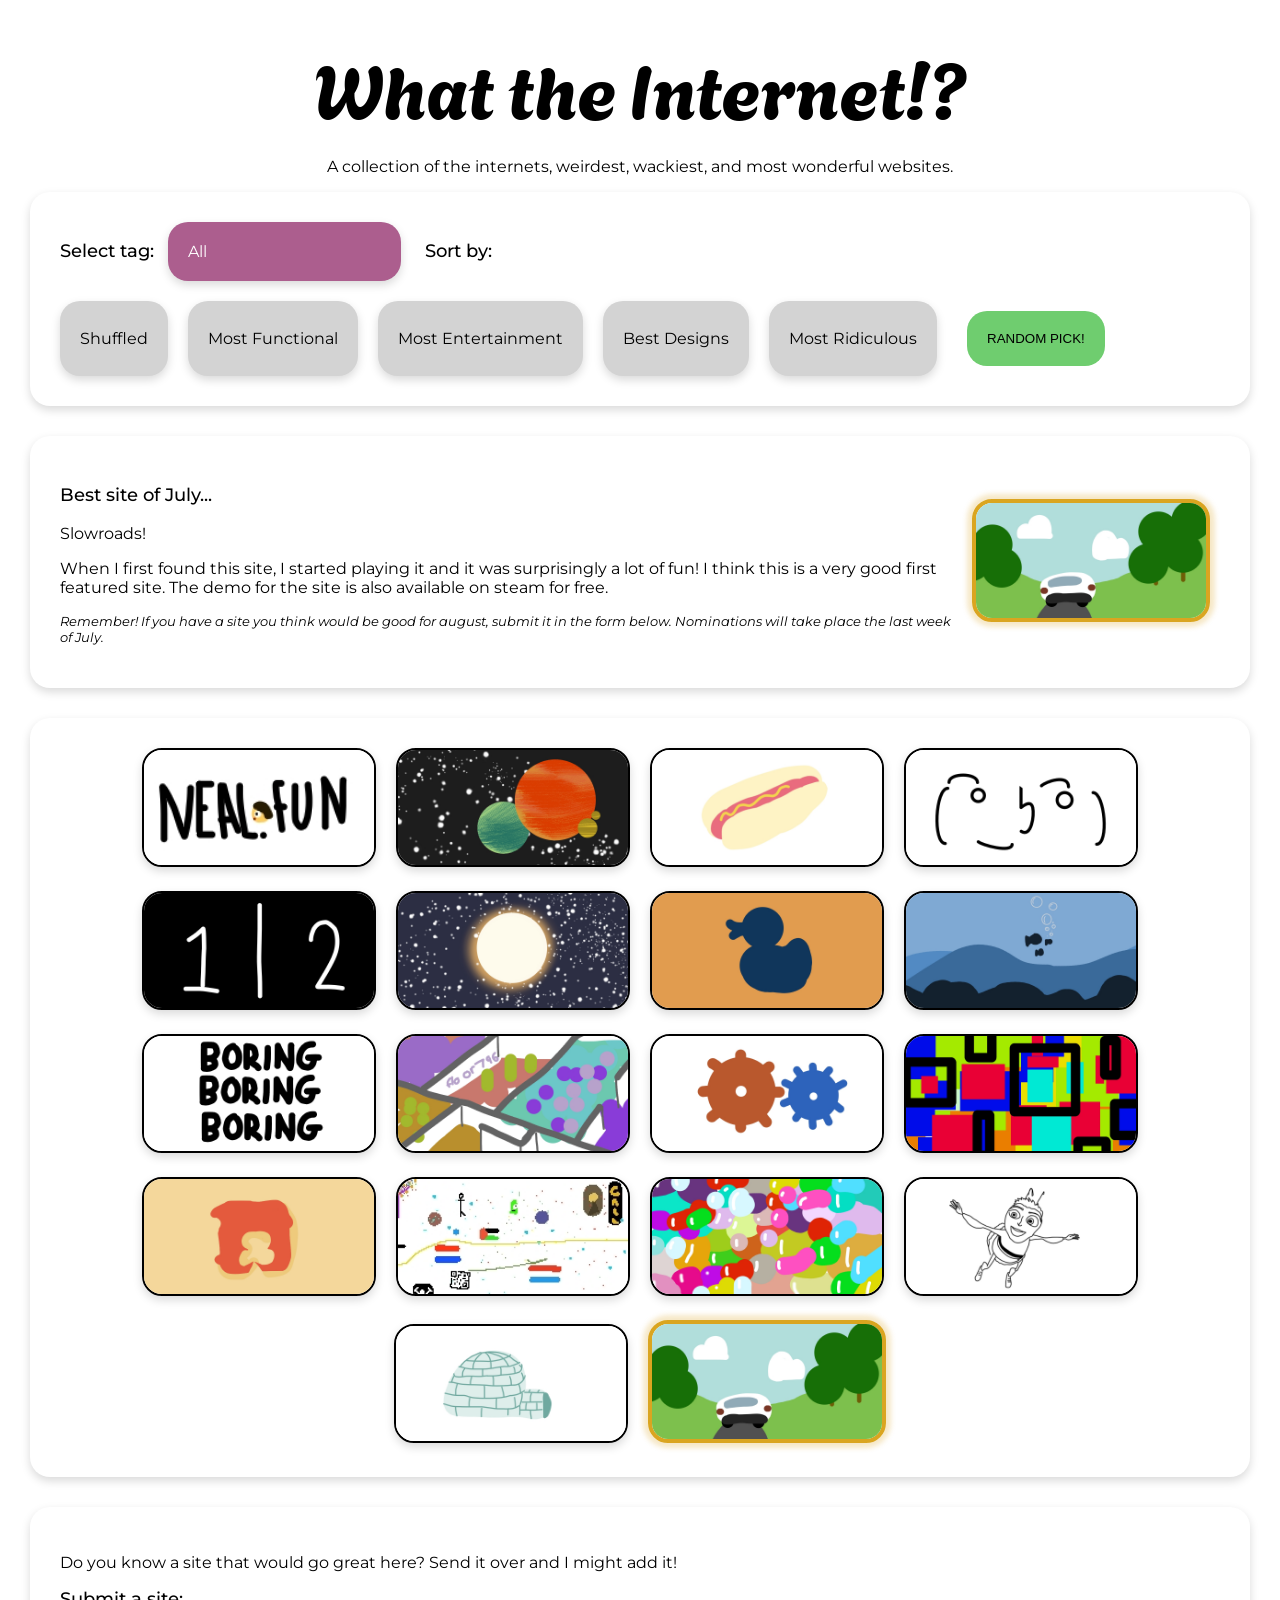
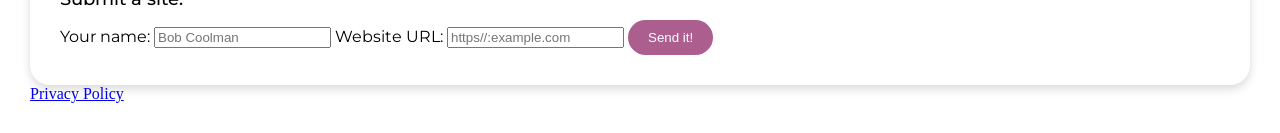
==== index.html @ c1e91260 "Update index.html" ====
<!DOCTYPE html>
<html lang="en">
<head>
  <meta name="application-name" content="What the Internet!?">
  <meta name="google-site-verification" content="xIJvyCinccpT-JyWXJpyHIjzCegk_Mh9BdootaI_WNM" />
  <meta charset="UTF-8">
  <meta name="viewport" content="width=device-width, initial-scale=1.0">
  <meta name="description" content="A large collection of the weirdest, funniest, craziest, most interactive websites out there. Explore to see unique web games, beautiful designs, and all the crazy things on the internet.">
  <meta name="keywords" content="fun websites, weird websites, interactive websites, internet gems, viral websites, web games, creative websites, cool websites, online experiments">
  <title>Curated Weird & Interactive Websites | What the Internet!?</title>
  <link rel="stylesheet" href="stylesheet.css">
  <link rel="preconnect" href="https://fonts.googleapis.com">
  <link rel="preconnect" href="https://fonts.gstatic.com" crossorigin>
  <link href="https://fonts.googleapis.com/css2?family=Agbalumo&family=Montserrat:ital,wght@0,100..900;1,100..900&display=swap" rel="stylesheet">
  <meta property="og:type" content="website">
  <meta property="og:url" content="https://wise-beetle.github.io/what-the-internet/">
  <meta property="og:image" content="preview.png">
  <script defer src="https://cloud.umami.is/script.js" data-website-id="09bf31dd-2a19-4831-9b01-c5c25bb4469e"></script>
  <script type="application/ld+json">
  {
  "@context": "https://schema.org",
  "@type": "WebSite",
  "name": "What the Internet!?",
  "url": "https://wise-beetle.github.io/what-the-internet/"
  }
  </script>
  <link rel="canonical" href="https://wise-beetle.github.io/what-the-internet/">
</head>
<body id="body">


    <div id="hide" onclick="closeModal()">
    </div>
    <h1 id="name">What the Internet!?</h1>
    <p id="hero">A collection of the internets, weirdest, wackiest, and most wonderful websites.</p>
    <div id="filterMenu">
      <h5 id="selectTagText">Select tag:</h5>
      <select name="Tags" id="tagDropdown">
        <option value="All" select>All</option>
      </select>
      <h5 id="selectTagText">Sort by:</h5>
      <div id="sortByTags">
        <button class="sort" id="shuffleSort" onclick="sortWebsites('Shuffle')" >Shuffled</button>
        <button class="sort" id="functionSort" onclick="sortWebsites('Function')">Most Functional</button>
        <button class="sort" id="entertainmentSort" onclick="sortWebsites('Entertainment')">Most Entertainment</button>
        <button class="sort" id="designSort" onclick="sortWebsites('Design')">Best Designs</button>
        <button class="sort" id="ridiculousnessSort" onclick="sortWebsites('Ridiculous')">Most Ridiculous</button>
        <button id="random" onclick="openRandom()">RANDOM PICK!</button>
      </div>
    </div>
    <div id="featuredSite">
      <div>
        <h3>Best site of July...</h3>
        <p>Slowroads!</p>
        <p>When I first found this site, I started playing it and it was surprisingly a lot of fun! I think this is a very good first featured site. The demo for the site is also available on steam for free.</p>
        <p style="font-size: smaller;"><i>Remember! If you have a site you think would be good for august, submit it in the form below. Nominations will take place the last week of July.</i></p>
      </div>
      <div id="featuredSiteLink">
      </div>


    </div>
    <div id="gallery">
    </div>
    <div id="lightbox">
        <div id="photo">
        </div>
        <h2 id="title" >Title</h2>
        <p id="description" >Description</p>
        <button id="visit">Visit site</button>
        <div id="ratingMenu">
          <h4><span id="rating">0.0</span>/10</h4>
          <ul>
            <li class="ratingblock" id="li1"></li>
            <li class="ratingblock" id="li2"></li>
            <li class="ratingblock" id="li3"></li>
            <li class="ratingblock" id="li4"></li>
            <li class="ratingblock" id="li5"></li>
            <li class="ratingblock" id="li6"></li>
            <li class="ratingblock" id="li7"></li>
            <li class="ratingblock" id="li8"></li>
            <li class="ratingblock" id="li9"></li>
            <li class="ratingblock" id="li10"></li>
          </ul>
          <div id="subratings">
            <div class="subratingBlocks">
              <h5>Function: <br><span id="function">0.0</span>/10</h5>
            </div>
            <div class="subratingBlocks">
              <h5>Entertainment: <br><span id="entertainment">0.0</span>/10</h5>
            </div>
            <div class="subratingBlocks">
              <h5>Design: <br><span id="design">0.0</span>/10</h5>
            </div>
            <div class="subratingBlocks">
              <h5>Ridiculousness: <br><span id="ridiculousness">0.0</span>/10</h5>
            </div>
          </div>
        </div>
        <div id="tagChipsHolder">

        </div>
      <p id="close" onclick="closeModal()">&times;</p>
    </div>

  <form method="POST" id="form">
    <div class="contact-intro">
      <p class="contact-description">
        Do you know a site that would go great here? Send it over and I might add it!
      </p>
      <h5 class="contact-title">Submit a site:</h5>
    </div>

    <input type="hidden" name="access_key" value="068979ef-b02e-4ca0-b72b-ab46307b77fb">
    <input type="hidden" name="subject" value="New Contact Form Submission from Web3Forms" />
    <input type="hidden" name="from_name" value="WhatTheInternetSubmissions" />

    <!-- Custom Form Data -->
    <label for="name" class="form-label">Your name:</label>
    <input type="text" name="name" placeholder="Bob Coolman" required>

    <label for="message" class="form-label">Website URL:</label>
    <input name="message" required placeholder="https//:example.com"></textarea>


    <button type="submit" id="sendButton">Send it!</button>

    <div id="result"></div>
  </form>

  <!--<a href="https://www.buymeacoffee.com/whattheinternet"><img src="https://img.buymeacoffee.com/button-api/?text=Buy me a coffee&emoji=&slug=whattheinternet&button_colour=FFDD00&font_colour=000000&font_family=Cookie&outline_colour=000000&coffee_colour=ffffff" /></a>--> 
  <a href="privacy.html">Privacy Policy</a>
</body>
</html>

<script>

let currentSortMethod = "Shuffle";

//copied code, dont understand it, dont mess with it...
function shuffle(arr) {
  const result = [...arr];
  for (let i = result.length - 1; i > 0; i--) {
    const j = Math.floor(Math.random() * (i + 1));
    [result[i], result[j]] = [result[j], result[i]]; // Swap elements
  }
  return result;
}

window.onload = function() {
    // Reset the form fields when the page loads
    document.getElementById("form").reset();
};

const form = document.getElementById('form');
const result = document.getElementById('result');

form.addEventListener('submit', function(e) {
  e.preventDefault();
  const formData = new FormData(form);
  const object = Object.fromEntries(formData);
  const json = JSON.stringify(object);
  result.innerHTML = "Please wait..."

    fetch('https://api.web3forms.com/submit', {
            method: 'POST',
            headers: {
                'Content-Type': 'application/json',
                'Accept': 'application/json'
            },
            body: json
        })
        .then(async (response) => {
            let json = await response.json();
            if (response.status == 200) {
                result.innerHTML = json.message;
            } else {
                console.log(response);
                result.innerHTML = json.message;
            }
        })
        .catch(error => {
            console.log(error);
            result.innerHTML = "Something went wrong!";
        })
        .then(function() {
            form.reset();
            setTimeout(() => {
                result.style.display = "none";
            }, 3000);
        });


});

//end of copied code. phew... thats confusing

let allWebsites = [
  {
    thumbnail: "Neal.jpg",
    name: "Neal.fun",
    description: "A collection of games designed by neal agarwal",
    function: 5,
    entertainment: 10,
    design: 10,
    ridiculousness: 9,
    url: "https://neal.fun",
    tags: ["Multi-game", "viral"],
    screenshots: ["neal1.png", "neal2.png", "neal3.png", "neal4.png", "neal5.png"],
    hash: "neal-fun",
    featured: false
  },
  {
    thumbnail: "Scale Of Universe.jpg",
    name: "The Scale of the Universe",
    description: "A brilliantly designed comparison of the objects in our universe",
    function: 10,
    entertainment: 9,
    design: 5,
    ridiculousness: 4,
    url: "https://scaleofuniverse.com/en",
    tags: ["Educational", "comparison"],
    screenshots: ["Screenshots/Scale/1.png", "Screenshots/Scale/2.png", "Screenshots/Scale/3.png"],
    hash: "the-scale-of-the-universe",
    featured: false
  },
  {
    thumbnail: "hot dog.jpg",
    name: "PICTUREOFHOTDOG.COM",
    description: "Literally exactly what you would think.",
    function: 1,
    entertainment: 6,
    design: 6,
    ridiculousness: 10,
    url: "https://www.pictureofhotdog.com",
    tags: ["Complete waste of time", "Funny"],
    screenshots: ["Screenshots/Hot Dog/1.png", "Screenshots/Hot Dog/2.png", "Screenshots/Hot Dog/3.png", "Screenshots/Hot Dog/4.png"],
    hash: "pictureofhotdog",
    featured: false
  },
  {
    thumbnail: "Emoticons.jpg",
    name: "Emoticon Hub",
    description: "All the emoticons you could ever wish for",
    function: 9,
    entertainment: 6,
    design: 9,
    ridiculousness: 5,
    url: "https://emoticonhub.com",
    tags: ["Copy & Paste", "Emoji's"],
    screenshots: ["Screenshots/Emoticon/1.png", "Screenshots/Emoticon/2.png", "Screenshots/Emoticon/3.png"],
    hash: "emoticon-hub",
    featured: false
  },
  {
    thumbnail: "scoreboard.jpg",
    name: "Scoreboardz",
    description: "A minimalistic way to keep score",
    function: 10,
    entertainment: 4,
    design: 10,
    ridiculousness: 3,
    url: "https://scoreboardz.com",
    tags: ["Score", "Functional", "Tally"],
    screenshots: ["Screenshots/Scoreboard/1.png", "Screenshots/Scoreboard/2.png", "Screenshots/scoreboard/3.png", "Screenshots/scoreboard/4.png"],
    hash: "scoreboardz",
    featured: false
  },
  {
    thumbnail: "pixel.jpg",
    name: "Pixel Thoughts",
    description: "A short custom meditation, that helps relive stress",
    function: 10,
    entertainment: 5,
    design: 10,
    ridiculousness: 1,
    url: "https://www.pixelthoughts.co",
    tags: ["Stress", "Mental Health", "Music", "Relax"],
    screenshots: ["Screenshots/pixel/1.png", "Screenshots/pixel/2.png", "Screenshots/pixel/3.png", "Screenshots/pixel/4.png", "Screenshots/pixel/5.png", "Screenshots/pixel/6.png"],
    hash: "pixel-thoughts",
    featured: false
  },
  {
    thumbnail: "optical.jpg",
    name: "Optical Toys",
    description: "A collection of the crziest optical illusions you can find.",
    function: 4,
    entertainment: 10,
    design: 9,
    ridiculousness: 6,
    url: "https://optical.toys",
    tags: ["Illusion", "Mind-game", "Crazy", "Puzzle"],
    screenshots: ["Screenshots/optical/1.png", "Screenshots/optical/2.png", "Screenshots/optical/3.png"],
    hash: "optical-toys",
    featured: false
  },
  {
    thumbnail: "ocean.jpg",
    name: "Oceean Image Bank",
    description: "A beautiful library of underwater photography",
    function: 5,
    entertainment: 7,
    design: 10,
    ridiculousness: 1,
    url: "https://oceanimagebank.theoceanagency.org",
    tags: ["Beautiful", "Educational", "Gallery", "Art"],
    screenshots: ["Screenshots/ocean/1.png", "Screenshots/ocean/2.png", "Screenshots/ocean/3.png"],
    hash: "ocean-image-bank",
    featured: false
  },
  {
    thumbnail: "broing.jpg",
    name: "Boring boring boring",
    description: "Just the word boring scrolling down the screen.",
    function: 1,
    entertainment: 5,
    design: 5,
    ridiculousness: 10,
    url: "https://boringboringboring.com",
    tags: ["Complete waste of time", "Funny", "Simple"],
    screenshots: ["Screenshots/boring/1.png"],
    hash: "boring-boring-boring",
    featured: false
  },
  {
    thumbnail: "floor.jpg",
    name: "Floor796",
    description: "A scrollable canvas of many animated illustrations interacting.",
    function: 4,
    entertainment: 8,
    design: 9,
    ridiculousness: 8,
    url: "https://boringboringboring.com",
    tags: ["Complete waste of time", "Funny", "Simple", "Art"],
    screenshots: ["Screenshots/Floor/1.png", "Screenshots/Floor/2.png", "Screenshots/Floor/3.png"],
    hash: "floor796",
    featured: false
  },
  {
    thumbnail: "chad.jpg",
    name: "Bartosz Ciechanowski",
    description: "A intricately designed site that explains complex topics using interactive diagrams and models.",
    function: 10,
    entertainment: 7,
    design: 9,
    ridiculousness: 4,
    url: "https://ciechanow.ski/archives/",
    tags: ["Educational", "Functional", "Simple"],
    screenshots: ["Screenshots/Bart/1.png", "Screenshots/Bart/2.png", "Screenshots/Bart/3.png", "Screenshots/Bart/4.png"],
    hash: "bartosz-ciechanowski",
    featured: false
  },
  {
    thumbnail: "million.jpg",
    name: "Million Dollar Homepage",
    description: "A place where you could buy one pixel of a homepage for $1. (now sold out)",
    function: 2,
    entertainment: 5,
    design: 3,
    ridiculousness: 9,
    url: "https://milliondollarhomepage.com",
    tags: ["Funny", "Gallery"],
    screenshots: ["Screenshots/Million/1.png", "Screenshots/Million/2.png"],
    hash: "million-dollar-homepage",
    featured: false
  },
  {
    thumbnail: "horg.jpg",
    name: "H.O.R.G.",
    description: "An introduction into the fasinating study of occlupanids and all of their counter parts.",
    function: 4,
    entertainment: 9,
    design: 6,
    ridiculousness: 10,
    url: "https://www.horg.com/horg/",
    tags: ["Funny", "Educational", "Simple", "Complete waste of time"],
    screenshots: ["Screenshots/HORG/1.png", "Screenshots/HORG/2.png", "Screenshots/HORG/3.png", "Screenshots/HORG/4.png"],
    hash: "horg",
    featured: false
  },
  {
    thumbnail: "million dollar art.jpg",
    name: "The Million Dollar Artwork",
    description: "You pay $1 to put a pixel on a canvas of one million pixels",
    function: 3,
    entertainment: 10,
    design: 8,
    ridiculousness: 9,
    url: "https://themilliondollardrawing.com",
    tags: ["Art", "Viral"],
    screenshots: ["Screenshots/The Million Dollar Artwork/1.png", "Screenshots/The Million Dollar Artwork/2.png", "Screenshots/The Million Dollar Artwork/3.png"],
    hash: "million-dollar-artwork",
    featured: false
  },
  {
    thumbnail: "nico.jpg",
    name: "Nicopowa",
    description: "A fluid simulation that cretes ripples in a pool of water when you click.",
    function: 4,
    entertainment: 6,
    design: 10,
    ridiculousness: 5,
    url: "https://nicopowa.github.io/ripples3/",
    tags: ["Beautiful", "Relax"],
    screenshots: ["Screenshots/Nicopowa/1.png", "Screenshots/Nicopowa/2.png"],
    hash: "nicopowa",
    featured: false
  },
  {
    thumbnail: "The free movie.jpg",
    name: "The FREE Movie",
    description: "The finished result of 1000's of people drawing a movie one frame at a time.",
    function: 4,
    entertainment: 9,
    design: 5,
    ridiculousness: 9,
    url: "https://thefreemovie.buzz",
    tags: ["Funny", "Art"],
    screenshots: ["Screenshots/The Free Movie/1.png", "Screenshots/The Free Movie/2.png", "Screenshots/The Free Movie/3.png"],
    hash: "the-free-movie",
    featured: false
  },
  {
    thumbnail: "igloo.jpg",
    name: "IGLOO",
    description: "A very over the top buisness portfolio.",
    function: 6,
    entertainment: 7,
    design: 10,
    ridiculousness: 5,
    url: "https://www.igloo.inc",
    tags: ["Beautiful", "Art", "Gallery"],
    screenshots: ["Screenshots/Igloo/1.png", "Screenshots/Igloo/2.png", "Screenshots/Igloo/3.png"],
    hash: "igloo ",
    featured: false
  },
  {
    thumbnail: "slowroads.jpg",
    name: "Slow Roads",
    description: "A beautifully designed driving simulator that you can play right in your browser",
    function: 6,
    entertainment: 10,
    design: 8,
    ridiculousness: 5,
    url: "https://www.igloo.inc",
    tags: ["Beautiful", "Art", "Gallery"],
    screenshots: ["Screenshots/Slow Roads/1.png", "Screenshots/Slow Roads/2.png", "Screenshots/Slow Roads/3.png", "Screenshots/Slow Roads/4.png"],
    hash: "slow-roads",
    featured: true
  }
]

function drawTagChips(selcetedSite){

  const tagChipsHolder = document.getElementById("tagChipsHolder");
  tagChipsHolder.replaceChildren();
  for (let i = 0; i < selcetedSite.tags.length; i++){
    const newTag = document.createElement("p");
    newTag.textContent = selcetedSite.tags[i];
    newTag.className = "tagChip"
    tagChipsHolder.append(newTag)
  }
  
}

function drawFeaturedSite (featuredSite)
{
  document.getElementById("featuredSiteLink").replaceChildren();  
  const thumbnail = document.createElement('img');
  const galleryDiv = document.getElementById("featuredSiteLink");
  
  galleryDiv.appendChild(thumbnail);
  function clickedThumbnail() {
    renderCard(displayGallery[featuredSite])
  }
  thumbnail.addEventListener('click', clickedThumbnail);

  thumbnail.src = displayGallery[featuredSite].thumbnail;
  thumbnail.alt = displayGallery[featuredSite].name;
  thumbnail.className = "featuredLink"; 

}

let displayGallery = [];


function getOverallRating(whatSite){
  const overallRating = Math.round((whatSite.function + whatSite.entertainment + whatSite.design + whatSite.ridiculousness)/4)
  return overallRating;
}


for (let i=0; i < allWebsites.length; i++){
  displayGallery.push(allWebsites[i])
}
// let allWebsites = [nealFun, scaleOfSpace, hotDog, emoticon, scoreboard, pixelThoughts, optical]

let unflatTags = [];

function renderTagDropdown(){
  unflatTags = [];
  for (let i = 0; i < allWebsites.length; i++){
    unflatTags.push(allWebsites[i].tags)
  }
  const tags = [...new Set(unflatTags.flat())]
  const dropdown = document.getElementById("tagDropdown");

  for (let i = 0; i < tags.length; i++){
    const newTag = new Option(tags[i]);
    dropdown.add(newTag);
  }
}
renderTagDropdown();

function checkTags(){
  displayGallery = [];
  renderThumbnails();
  let tagDropdown = document.getElementById("tagDropdown");
  const selectedTag = tagDropdown.value;
  for (let i=0; i < allWebsites.length; i++){
    if (allWebsites[i].tags.includes(selectedTag)){
      displayGallery.push(allWebsites[i])
    }
    if (selectedTag == "All"){
      displayGallery.push(allWebsites[i])
    }
  }
  renderThumbnails();
  sortWebsites(currentSortMethod)
}

const tagSelectMenu = document.getElementById("tagDropdown")

tagSelectMenu.addEventListener("change", checkTags)




// Open the Modal
let index = 0;

function renderCard(site) {
  for (let i = 0; i < site.screenshots.length; i++){
    const slideshow = document.getElementById('photo');
    const screenshot = document.createElement('img');
    slideshow.appendChild(screenshot);
    screenshot.className = "screenshot";
    document.getElementsByClassName("screenshot").item(i).src = ""
    document.getElementsByClassName("screenshot").item(i).src= site.screenshots[i];
  } 
  document.getElementById("lightbox").style.display = "block";

  document.getElementById("hide").style.display = "block";
  document.getElementById("title").innerHTML = site.name;
  document.getElementById("description").innerHTML = site.description;
  document.getElementById("function").innerHTML = site.function;
  document.getElementById("entertainment").innerHTML = site.entertainment;
  document.getElementById("design").innerHTML = site.design;
  document.getElementById("ridiculousness").innerHTML = site.ridiculousness;
  document.getElementById("rating").innerHTML = getOverallRating(site);
  history.replaceState(null, "", "#" + site.hash);
  document.getElementById('visit').onclick = function() {
    window.open(site.url, "_blank")
  }
  drawScore(getOverallRating(site));
  drawTagChips(site)

}
function drawScore (score){

  let listItems = [
    document.getElementById("li1"),
    document.getElementById("li2"),
    document.getElementById("li3"),
    document.getElementById("li4"),
    document.getElementById("li5"),
    document.getElementById("li6"),
    document.getElementById("li7"),
    document.getElementById("li8"),
    document.getElementById("li9"),
    document.getElementById("li10")
  ]
  for (let i= 0; i < listItems.length; i++){
    listItems[i].style.backgroundColor = "lightgrey"
  }
  for (let i = 0; i < score; i++){
    listItems[i].style.backgroundColor = "rgb(111, 205, 111)";
  }

}


function renderThumbnails() {
  drawFeaturedSite(displayGallery.findIndex(user => user.name === "Slow Roads"))
  document.getElementById("gallery").replaceChildren();
  for (let i = 0; i < displayGallery.length; i++) {
    

    const thumbnail = document.createElement('img');
    const galleryDiv = document.getElementById("gallery");
    
    galleryDiv.appendChild(thumbnail);
    function clickedThumbnail() {
      renderCard(displayGallery[i])
    }
    thumbnail.addEventListener('click', clickedThumbnail);

    thumbnail.src = displayGallery[i].thumbnail;
    thumbnail.alt = displayGallery[i].name;

    if(displayGallery[i].featured)
    {
      thumbnail.className = "featuredLink";
    } else{
      thumbnail.className = "link"; 
    }
  }
}

function openRandom(){
  let arrayLength = displayGallery.length;
  let randomIndex = Math.floor(Math.random() * arrayLength);
  renderCard(displayGallery[randomIndex]);
}

renderThumbnails();

// Close the Modal
function closeModal() {
  document.getElementById("lightbox").scrollTo(0,0);
  document.getElementById("photo").scrollTo(0,0);
  document.getElementById("lightbox").style.display = "none";
  document.getElementById("hide").style.display = "none";
  window.location.hash = ""
  const gallery = document.getElementById("photo");
  gallery.replaceChildren();


}

function sortWebsites(sortMethod) {
  if (sortMethod == "Shuffle") {
    console.log(shuffle(displayGallery))
    displayGallery = shuffle(displayGallery);
    renderThumbnails();
    currentSortMethod = "Shuffle";
    let sortButtons = document.getElementsByClassName("sort");
    for (let i = 0; i < sortButtons.length; i++) {
      sortButtons[i].style.backgroundColor = "lightgrey"
      sortButtons[i].style.color = "black"
    }
    document.getElementById("shuffleSort").style.backgroundColor = "rgb(172, 94, 142)"
    document.getElementById("shuffleSort").style.color = "white";
  }
  if (sortMethod == "Function"){
    displayGallery.sort((a, b) => b.function - a.function);
    renderThumbnails();
    currentSortMethod = "Function";
    let sortButtons = document.getElementsByClassName("sort");
    for (let i = 0; i < sortButtons.length; i++) {
      sortButtons[i].style.backgroundColor = "lightgrey"
      sortButtons[i].style.color = "black"
    }
    document.getElementById("functionSort").style.backgroundColor = "rgb(172, 94, 142)"
    document.getElementById("functionSort").style.color = "white";
  }
  if (sortMethod == "Entertainment") {
    displayGallery.sort((a, b) => b.entertainment - a.entertainment);
    renderThumbnails();
    currentSortMethod = "Entertainment";

    let sortButtons = document.getElementsByClassName("sort");
    for (let i = 0; i < sortButtons.length; i++) {
      sortButtons[i].style.backgroundColor = "lightgrey"
      sortButtons[i].style.color = "black"
    }
    document.getElementById("entertainmentSort").style.backgroundColor = "rgb(172, 94, 142)"
    document.getElementById("entertainmentSort").style.color = "white";
  }
  if (sortMethod == "Design") {
    displayGallery.sort((a, b) => b.design - a.design);
    renderThumbnails();
    currentSortMethod = "Design";
    let sortButtons = document.getElementsByClassName("sort");
    for (let i = 0; i < sortButtons.length; i++) {
      sortButtons[i].style.backgroundColor = "lightgrey"
      sortButtons[i].style.color = "black"      
    }
    document.getElementById("designSort").style.backgroundColor = "rgb(172, 94, 142)"
    document.getElementById("designSort").style.color = "white";
  }
  if (sortMethod == "Ridiculous") {
    displayGallery.sort((a, b) => b.ridiculousness - a.ridiculousness);
    renderThumbnails();
    currentSortMethod = "Ridiculous";
    let sortButtons = document.getElementsByClassName("sort");
    for (let i = 0; i < sortButtons.length; i++) {
      sortButtons[i].style.backgroundColor = "lightgrey"
      sortButtons[i].style.color = "black"      
    }
    document.getElementById("ridiculousnessSort").style.backgroundColor = "rgb(172, 94, 142)";
    document.getElementById("ridiculousnessSort").style.color = "white";
    
  }
}

window.addEventListener("load", handleRoute);
window.addEventListener("hashchange", handleRoute);

function handleRoute() {
  const hash = window.location.hash.replace("#", "");

  const site = allWebsites.find(s => s.hash === hash);

  if (site) {
    renderCard(site);
  }
}
</script>
---- stylesheet.css ----
#lightbox {
    position: fixed;
    top: 50%;
    left: 50%;
    transform: translate(-50%, -50%);
    background-color: white;
    width: 60%;
    height: 80%;
    padding: 20px;

    display: none;
    z-index: 2;
    overflow-x: hidden;
    overflow-y: auto;

    border-radius: 20px;

}
#lightbox * {
  box-sizing: border-box; /* Includes padding/borders in the element's width */
  max-width: 100%;        /* Forces elements to shrink to fit the lightbox */
}

#hide{
    position: fixed;
    width: 100vw;
    height: 100vh;
    background-color: black;

    opacity: .2;
    z-index: 1;
    display: none;
    inset: 0;
    backdrop-filter: blur(5px);
}
body{
    margin: 0;
    padding: 30px;
}
.link{
    width: 230px;
    height: 115px;
    border-radius: 20px;
    border: 2px solid black;
    cursor: pointer;
    margin: 10px;
    box-shadow: 0px 4px 10px rgba(0, 0, 0, 0.15);
  transition: transform 0.2s ease, box-shadow 0.2s ease;

}
.link:hover{
    box-shadow: 0px 4px 10px rgba(0, 0, 0, 0.15);
    transform: translate(4px, 4px);
}
.cartoon-button:active {
  transform: translate(8px, 8px);
    box-shadow: 0px 4px 10px rgba(0, 0, 0, 0.15);
}
#photo{

    width: 100%;
    height: 40%;
    background-color: lightgrey;
    overflow-x: auto;
    white-space: nowrap;
    padding: 20px;
    border-radius: 20px;
}
.screenshot{
    box-shadow: 0px 4px 10px rgba(0, 0, 0, 0.15);
    margin: 10px;

    top: 50%;
    bottom: 50%;
    height: 90%;
    object-fit: contain;
    display: inline-block;
    border-radius: 20px;
}
#close{
    margin-top: 5px;
    margin-right: 30px;
    position: absolute;
    top: 0;
    right: 0;
    background-color: palevioletred;

    border: 2px solid rgb(40, 21, 27);

    border-radius: 50px;
    padding-top: 5px;
    padding-left: 10px;
    padding-right: 10px;
    padding-bottom: 5px;

    color: rgb(40, 21, 27);
    cursor: pointer;

}
#title{
    margin: 20px;
    margin-left: 40px;
}
#description{
    margin-left: 40px;

}
#visit{
    position: absolute;
    cursor: pointer;
    background-color: rgb(172, 94, 142);
    width: 150px;
    height: 80px;
    color: white;
    text-decoration: none;
    border: none;
    border-radius: 20px;
    top: 50%;
    bottom: 50%;
    right: 35px;
    transition: background-color 0.2s ease;
    font-family: "Montserrat", sans-serif;
    font-optical-sizing: auto;
    font-weight: 400;
    font-style: normal;
    font-size: large;
}
#visit:hover{
    background-color: rgb(128, 70, 106);
}
#ratingMenu {
    width: auto;
    padding: 20px;
    height: auto;
    border-radius: 20px;
    box-shadow: 0px 4px 10px rgba(0, 0, 0, 0.15);
    margin-top: 0px;
    margin-bottom: 0px;
    margin-left: 20px;
    margin-right: 20px;
}
h1{
    font-family: "Agbalumo", system-ui;
    font-weight: 400;
    font-style: normal;
    font-size: 75px; 
}
h2{
    font-family: "Agbalumo", system-ui;
    font-weight: 400;
    font-style: normal;
    font-size: 60px;
}
#name{
    width: auto;
    margin: 0 auto;
    text-align: center;
}

#gallery{
    background-color: white;
    padding: 20px;
    border-radius: 20px;
    box-shadow: 0px 4px 10px rgba(0, 0, 0, 0.15);
    text-align: center;
}

p{
    font-family: "Montserrat", sans-serif;
    font-optical-sizing: auto;
    font-weight: 400;
    font-style: normal;
}
.ratingblock{
    width: 300px;
    height: 20px;
    background-color: lightgray;
    border-radius: 20px;
    display: grid;
    justify-content: center;
    align-items: center;

}
ul{
    width: 90%;
    list-style-type: none;
    padding: 0;
    margin: 0 auto;
    display: flex;
    gap: 5px;
}
h4{
    font-family: "Montserrat", sans-serif;
    font-optical-sizing: auto;
    font-weight: 700;
    font-style: normal;
    font-size: larger;
    width: 40px;
    margin: 0 auto;
    margin-bottom: 20px;


}
h5 {
    font-family: "Montserrat", sans-serif;
    font-optical-sizing: auto;
    font-weight: 500;
    font-style: normal;
    font-size: large;
}
#subratings{
    text-align: center;
    width: 100%;
    align-items: center;
}
.subratingBlocks{
    
    background-color: rgba(211, 211, 211, 0.497);
    width: 350px;
    padding: 20px;
    display: inline-flex;
    height: 100px;
    margin: 0;
    margin-top: 20px;
    margin-right: 10px;
    border-radius: 20px;
    align-items: center;
    justify-content: center;
}
.tagChip{
    background-color: rgb(172, 94, 142);
    width: auto;
    padding: 20px;
    border-radius: 20px;
    display: inline-block;
    margin-left: 20px;
    color: white;
}
#tagDropdown{
    padding: 20px;
    margin: 10px;
    background-color: rgb(172, 94, 142);
    color: white;
    border-radius: 20px;
    font-family: "Montserrat", sans-serif;
    font-optical-sizing: auto;
    font-weight: 400;
    font-style: normal;
    font-size: medium;
    -webkit-appearance: none;
    -moz-appearance: none;
    appearance: none;
    border: none;
    box-shadow: 0px 4px 10px rgba(0, 0, 0, 0.15);
    cursor: pointer;
    
}
#filterMenu{
    background-color: white;
    padding: 20px;
    border-radius: 20px;
    box-shadow: 0px 4px 10px rgba(0, 0, 0, 0.15);
    margin-bottom: 20px;
}
#selectTagText{
    margin: 0;
    margin-left: 10px;
    padding: 0;
    display: inline;
}
#sortByTags{
    display: inline-flex;

}
.sort{
    display: inline-block;
    width: auto;

    padding: 20px;

    padding: 20px;
    margin: 10px;
    background-color: lightgray;
    color: black;
    font-family: "Montserrat", sans-serif;
    font-optical-sizing: auto;
    font-weight: 400;
    font-style: normal;
    font-size: medium;
    border: none;
    border-radius: 20px;
    box-shadow: 0px 4px 10px rgba(0, 0, 0, 0.15);
    cursor: pointer;
}
#random{
    border-radius: 20px;
    margin: 20px;
    border: none;
    background-color: rgb(111, 205, 111);
    padding: 20px;
    cursor: pointer;
}
#random:hover{
    background-color: rgb(89, 165, 89);
}
#hero{
    text-align: center;
}
#form{
    display: flexbox;
    margin-top: 30px;
    background-color: white;
    padding: 30px;
    border-radius: 20px;
    box-shadow: 0px 4px 10px rgba(0, 0, 0, 0.15);
}
.contact-title{
    margin-top: 10px;
    margin-bottom: 10px;
}
.form-label{
    display: inline;
    font-family: "Montserrat", sans-serif;
    font-optical-sizing: auto;
    font-weight: 400;
    font-style: normal;
    font-size: medium;
}
#sendButton{
    background-color: rgb(172, 94, 142);
    border: none;
    border-radius: 20px;
    color: white;
    padding: 10px 20px;
}
#sendButton:hover{
    background-color: rgb(128, 70, 106);
}
#featuredSite{
    display: flexbox;
    margin-top: 30px;
    margin-bottom: 30px;
    background-color: white;
    padding: 30px;
    border-radius: 20px;
    box-shadow: 0px 4px 10px rgba(0, 0, 0, 0.15);

}

@media (max-width: 1000px) {
    h1 {font-size: xx-large;}
    #sortByTags {
        display: flex;         /* Switches container from horizontal to flex layout */
        flex-direction: column; /* Force-stacks all child buttons vertically */
        gap: 10px;             /* Adds clean, reliable mobile spacing between buttons */
    }
    
    .sort {
        width: 100%;           /* Stretches the buttons to fill the mobile width */
        margin: 0;             /* Resets old desktop margins that might skew alignment */
    }
    #visit {
        position: static;
        display: block;
        width: 100%;
        padding: 20px;
        margin: 20px 0;
        box-sizing: border-box;
    }
    #title{
        font-size: large;
        text-align: center;
    }

}
.featuredLink{
    width: 230px;
    height: 115px;
    border-radius: 20px;
    border: 4px solid goldenrod;
    cursor: pointer;
    margin: 10px;
    box-shadow: 0px 0 5px 5px rgba(218, 165, 32, 0.25);
    transition: transform 0.2s ease, box-shadow 0.2s ease;

}
.featuredLink:hover{
    box-shadow: 0px 4px 10px rgba(0, 0, 0, 0.15);
    transform: translate(4px, 4px);
}
#featuredSite{
    display: flex;
    align-items: center;
}
h3{
    font-family: "Montserrat", sans-serif;
    font-optical-sizing: auto;
    font-weight: 500;
    font-style: normal;
    font-size: large;
}
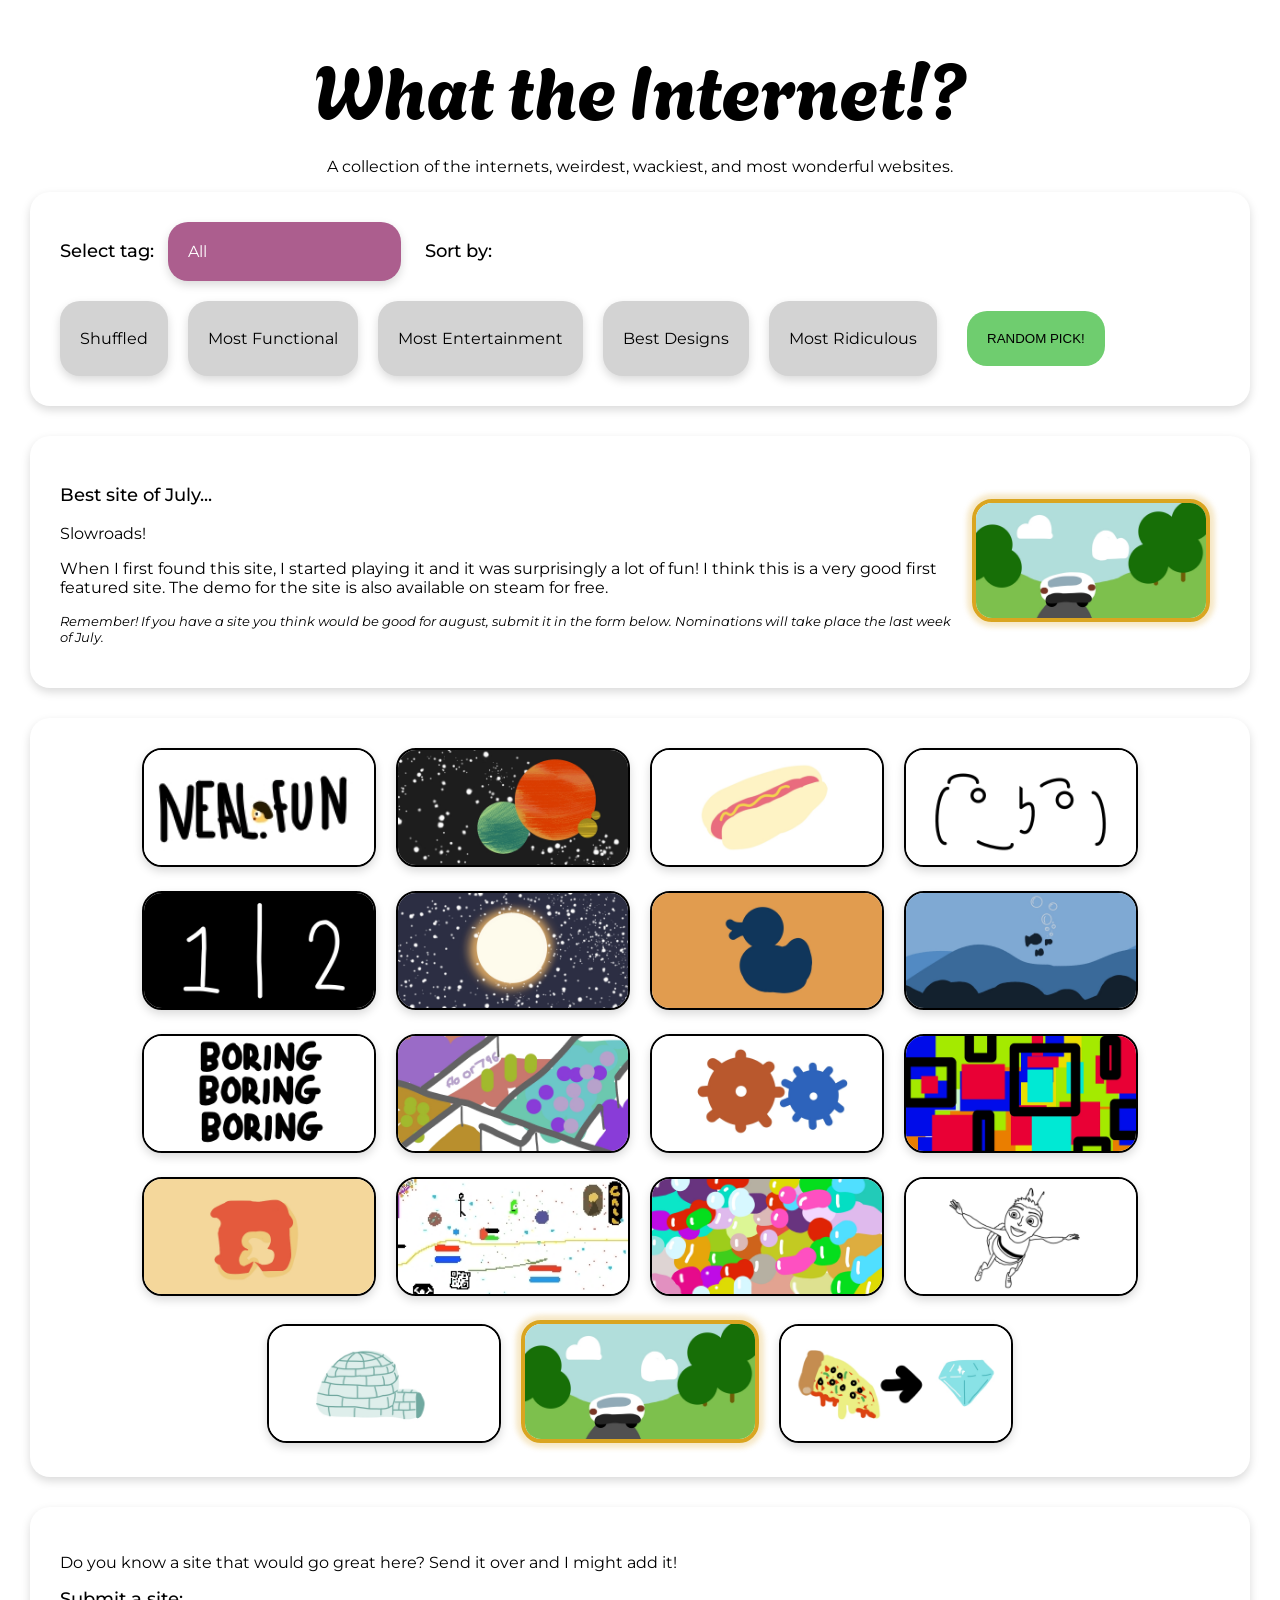
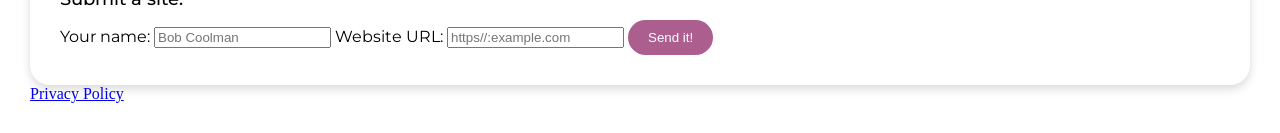
==== commit 1cbb51de: "Added alch" ====
--- a/index.html
+++ b/index.html
@@ -1,7 +1,6 @@
 <!DOCTYPE html>
 <html lang="en">
 <head>
-  <meta name="application-name" content="What the Internet!?">
   <meta name="google-site-verification" content="xIJvyCinccpT-JyWXJpyHIjzCegk_Mh9BdootaI_WNM" />
   <meta charset="UTF-8">
   <meta name="viewport" content="width=device-width, initial-scale=1.0">
@@ -16,15 +15,6 @@
   <meta property="og:url" content="https://wise-beetle.github.io/what-the-internet/">
   <meta property="og:image" content="preview.png">
   <script defer src="https://cloud.umami.is/script.js" data-website-id="09bf31dd-2a19-4831-9b01-c5c25bb4469e"></script>
-  <script type="application/ld+json">
-  {
-  "@context": "https://schema.org",
-  "@type": "WebSite",
-  "name": "What the Internet!?",
-  "url": "https://wise-beetle.github.io/what-the-internet/"
-  }
-  </script>
-  <link rel="canonical" href="https://wise-beetle.github.io/what-the-internet/">
 </head>
 <body id="body">
 
@@ -205,7 +195,7 @@
     design: 10,
     ridiculousness: 9,
     url: "https://neal.fun",
-    tags: ["Multi-game", "viral"],
+    tags: ["Multi-game", "viral", "Game"],
     screenshots: ["neal1.png", "neal2.png", "neal3.png", "neal4.png", "neal5.png"],
     hash: "neal-fun",
     featured: false
@@ -442,11 +432,25 @@
     entertainment: 10,
     design: 8,
     ridiculousness: 5,
-    url: "https://www.igloo.inc",
-    tags: ["Beautiful", "Art", "Gallery"],
+    url: "https://slowroads.io",
+    tags: ["Simple", "Relax", "Game"],
     screenshots: ["Screenshots/Slow Roads/1.png", "Screenshots/Slow Roads/2.png", "Screenshots/Slow Roads/3.png", "Screenshots/Slow Roads/4.png"],
     hash: "slow-roads",
     featured: true
+  },
+  {
+    thumbnail: "alch.jpg",
+    name: "The Alchemist's Cookbook",
+    description: "My own site! A collection of humourous scientific recipes.",
+    function: 7,
+    entertainment: 9,
+    design: 5,
+    ridiculousness: 10,
+    url: "https://wise-beetle.github.io/TheAlchemistsCookbook/",
+    tags: ["Funny", "Simple", "Complete waste of time", "Educational"],
+    screenshots: ["Screenshots/Alchemist/1.png", "Screenshots/Alchemist/2.png"],
+    hash: "the-alchemists-logbook",
+    featured: false
   }
 ]
 
@@ -716,4 +720,4 @@
     renderCard(site);
   }
 }
-</script>
+</script>
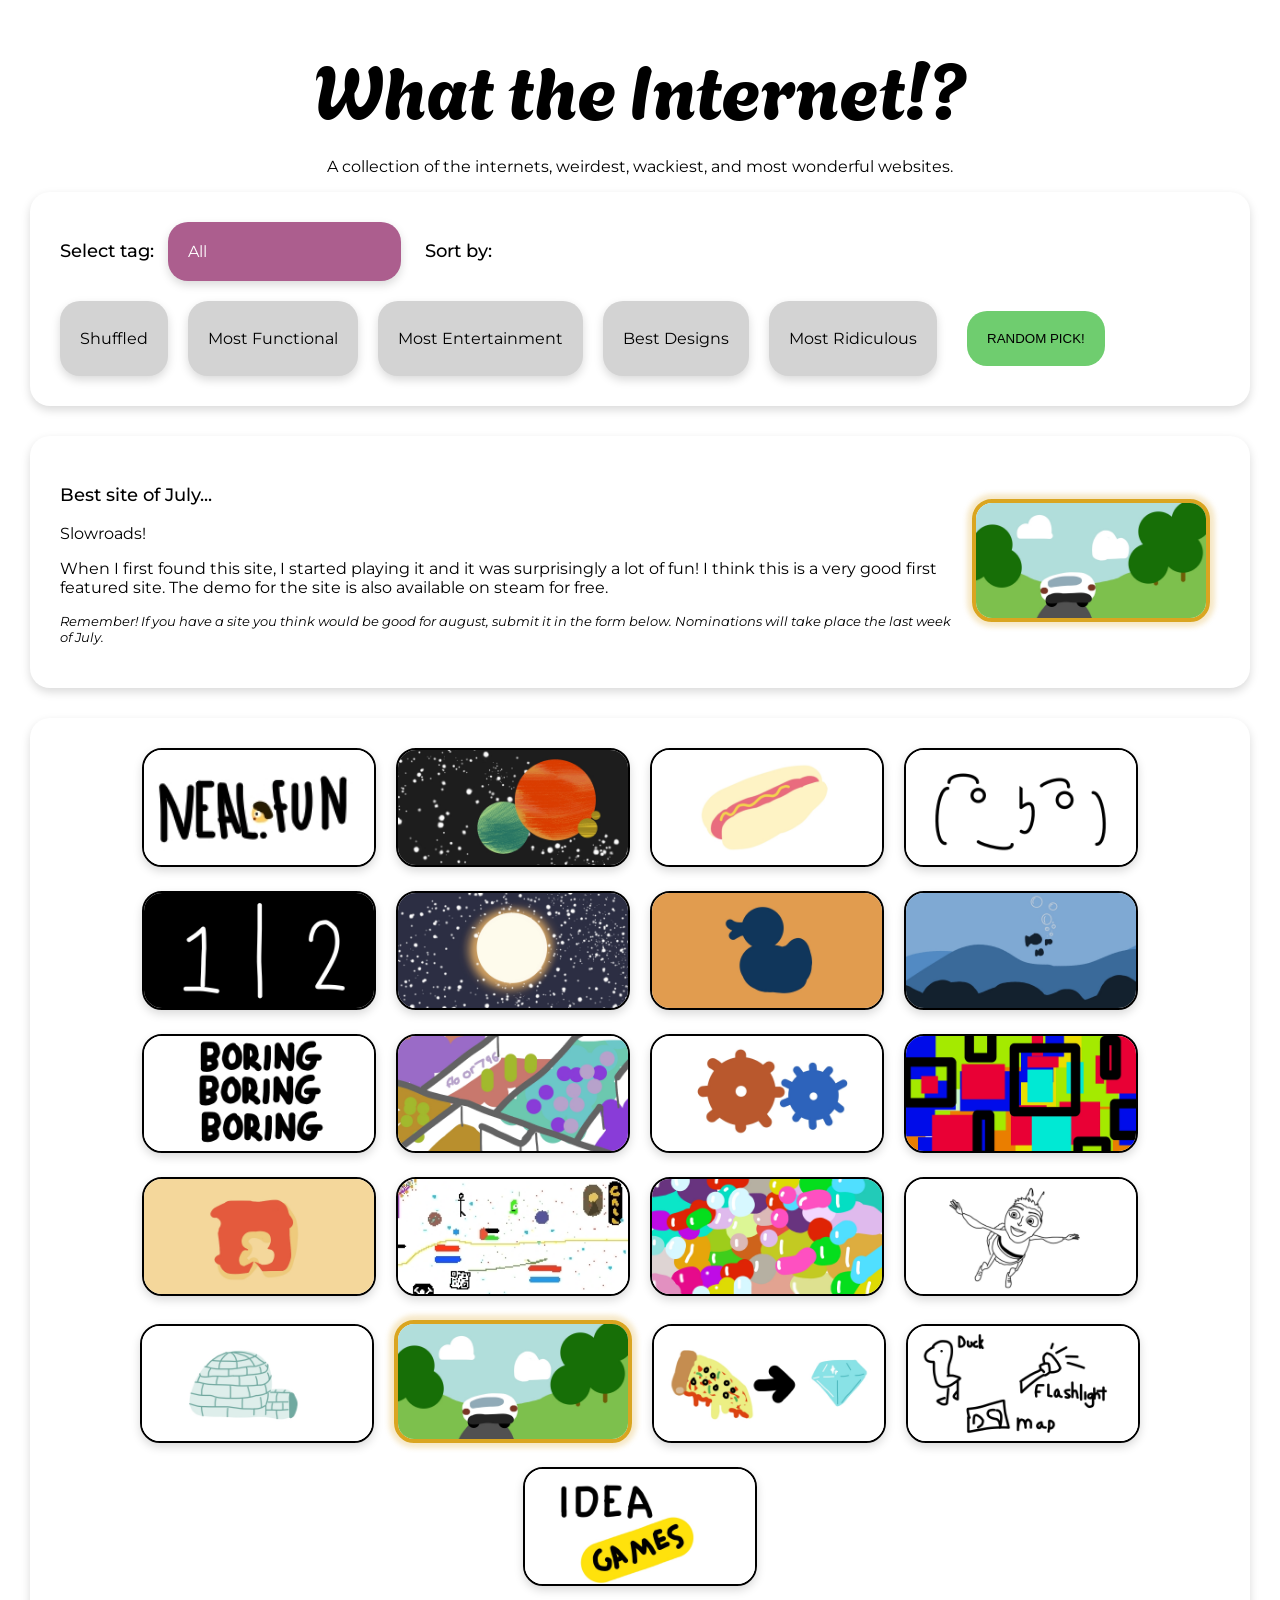
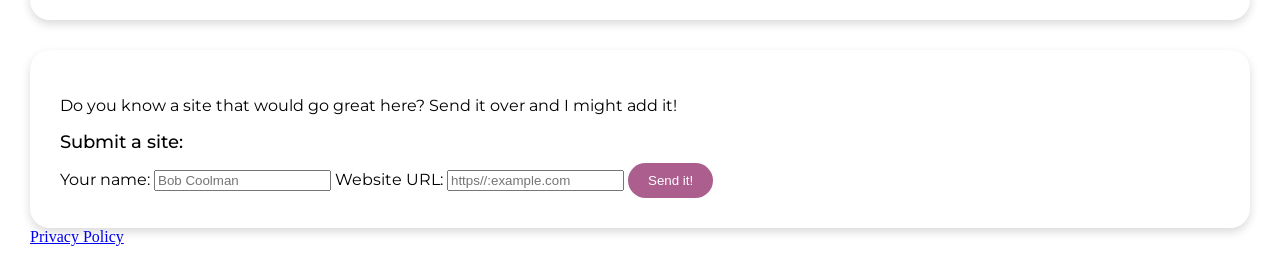
==== commit 8ec3ca2f: "added new sites" ====
--- a/index.html
+++ b/index.html
@@ -1,6 +1,7 @@
 <!DOCTYPE html>
 <html lang="en">
 <head>
+  <meta name="application-name" content="What the Internet!?">
   <meta name="google-site-verification" content="xIJvyCinccpT-JyWXJpyHIjzCegk_Mh9BdootaI_WNM" />
   <meta charset="UTF-8">
   <meta name="viewport" content="width=device-width, initial-scale=1.0">
@@ -15,6 +16,15 @@
   <meta property="og:url" content="https://wise-beetle.github.io/what-the-internet/">
   <meta property="og:image" content="preview.png">
   <script defer src="https://cloud.umami.is/script.js" data-website-id="09bf31dd-2a19-4831-9b01-c5c25bb4469e"></script>
+  <script type="application/ld+json">
+  {
+  "@context": "https://schema.org",
+  "@type": "WebSite",
+  "name": "What the Internet!?",
+  "url": "https://wise-beetle.github.io/what-the-internet/"
+  }
+  </script>
+  <link rel="canonical" href="https://wise-beetle.github.io/what-the-internet/">
 </head>
 <body id="body">
 
@@ -451,7 +461,35 @@
     screenshots: ["Screenshots/Alchemist/1.png", "Screenshots/Alchemist/2.png"],
     hash: "the-alchemists-logbook",
     featured: false
-  }
+  },
+  {
+    thumbnail: "quick.jpg",
+    name: "Quick, draw!",
+    description: "A Google labs experiment, you draw different objects in a short time ",
+    function: 4,
+    entertainment: 9,
+    design: 8,
+    ridiculousness: 7,
+    url: "https://quickdraw.withgoogle.com/",
+    tags: ["Art", "Simple", "Complete waste of time", "Funny"],
+    screenshots: ["Screenshots/Quick Draw/1.png", "Screenshots/Quick Draw/2.png", "Screenshots/Quick Draw/3.png", "Screenshots/Quick Draw/4.png"],
+    hash: "quick-draw",
+    featured: false
+  },
+  {
+    thumbnail: "idea.jpg",
+    name: "Idea games",
+    description: "My favorite site like Neal.fun, A gallery of funny internet games",
+    function: 3,
+    entertainment: 10,
+    design: 9,
+    ridiculousness: 8,
+    url: "https://www.ideagames.fun",
+    tags: ["Simple", "Complete waste of time", "Funny", "Gallery"],
+    screenshots: ["Screenshots/Idea Games/1.png", "Screenshots/Idea Games/2.png", "Screenshots/Idea Games/3.png"],
+    hash: "quick-draw",
+    featured: false
+  }  
 ]
 
 function drawTagChips(selcetedSite){
@@ -638,8 +676,6 @@
   window.location.hash = ""
   const gallery = document.getElementById("photo");
   gallery.replaceChildren();
-
-
 }
 
 function sortWebsites(sortMethod) {
@@ -720,4 +756,4 @@
     renderCard(site);
   }
 }
-</script>+</script>
--- a/stylesheet.css
+++ b/stylesheet.css
@@ -371,6 +371,9 @@
         font-size: large;
         text-align: center;
     }
+    #featuredSite{
+        flex-direction: column;
+    }
 
 }
 .featuredLink{
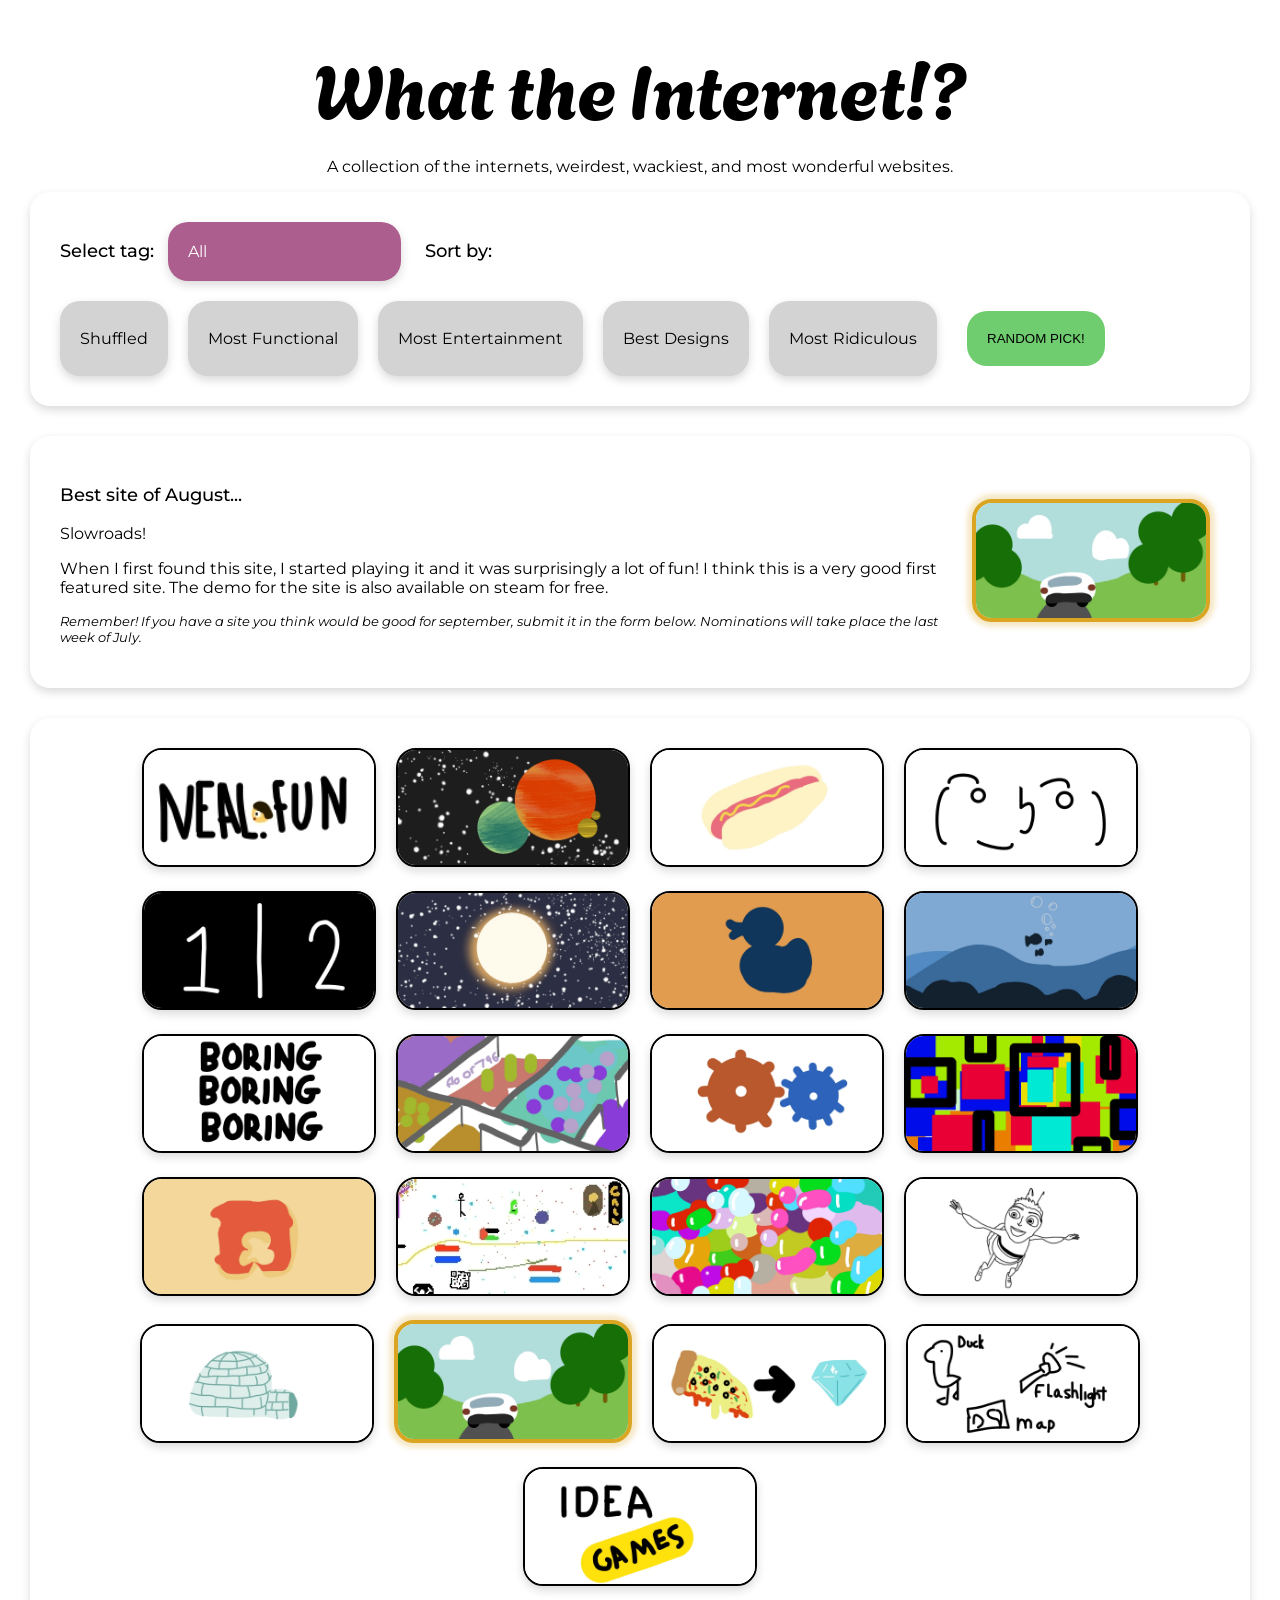
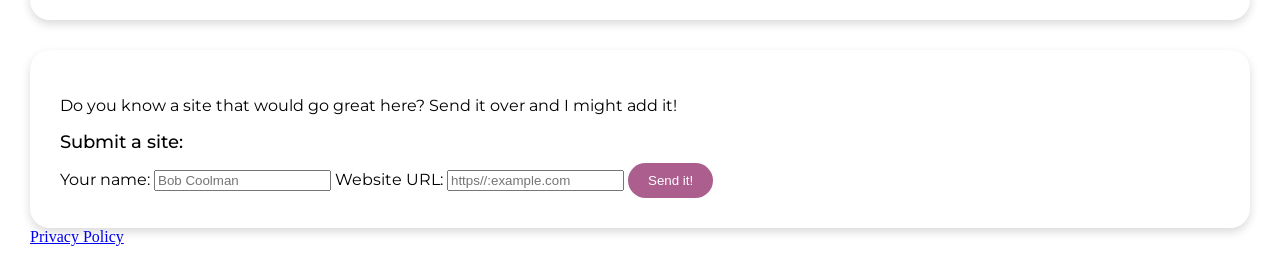
==== commit d4afeaba: "Update index.html" ====
--- a/index.html
+++ b/index.html
@@ -50,10 +50,10 @@
     </div>
     <div id="featuredSite">
       <div>
-        <h3>Best site of July...</h3>
+        <h3>Best site of August...</h3>
         <p>Slowroads!</p>
         <p>When I first found this site, I started playing it and it was surprisingly a lot of fun! I think this is a very good first featured site. The demo for the site is also available on steam for free.</p>
-        <p style="font-size: smaller;"><i>Remember! If you have a site you think would be good for august, submit it in the form below. Nominations will take place the last week of July.</i></p>
+        <p style="font-size: smaller;"><i>Remember! If you have a site you think would be good for september, submit it in the form below. Nominations will take place the last week of July.</i></p>
       </div>
       <div id="featuredSiteLink">
       </div>
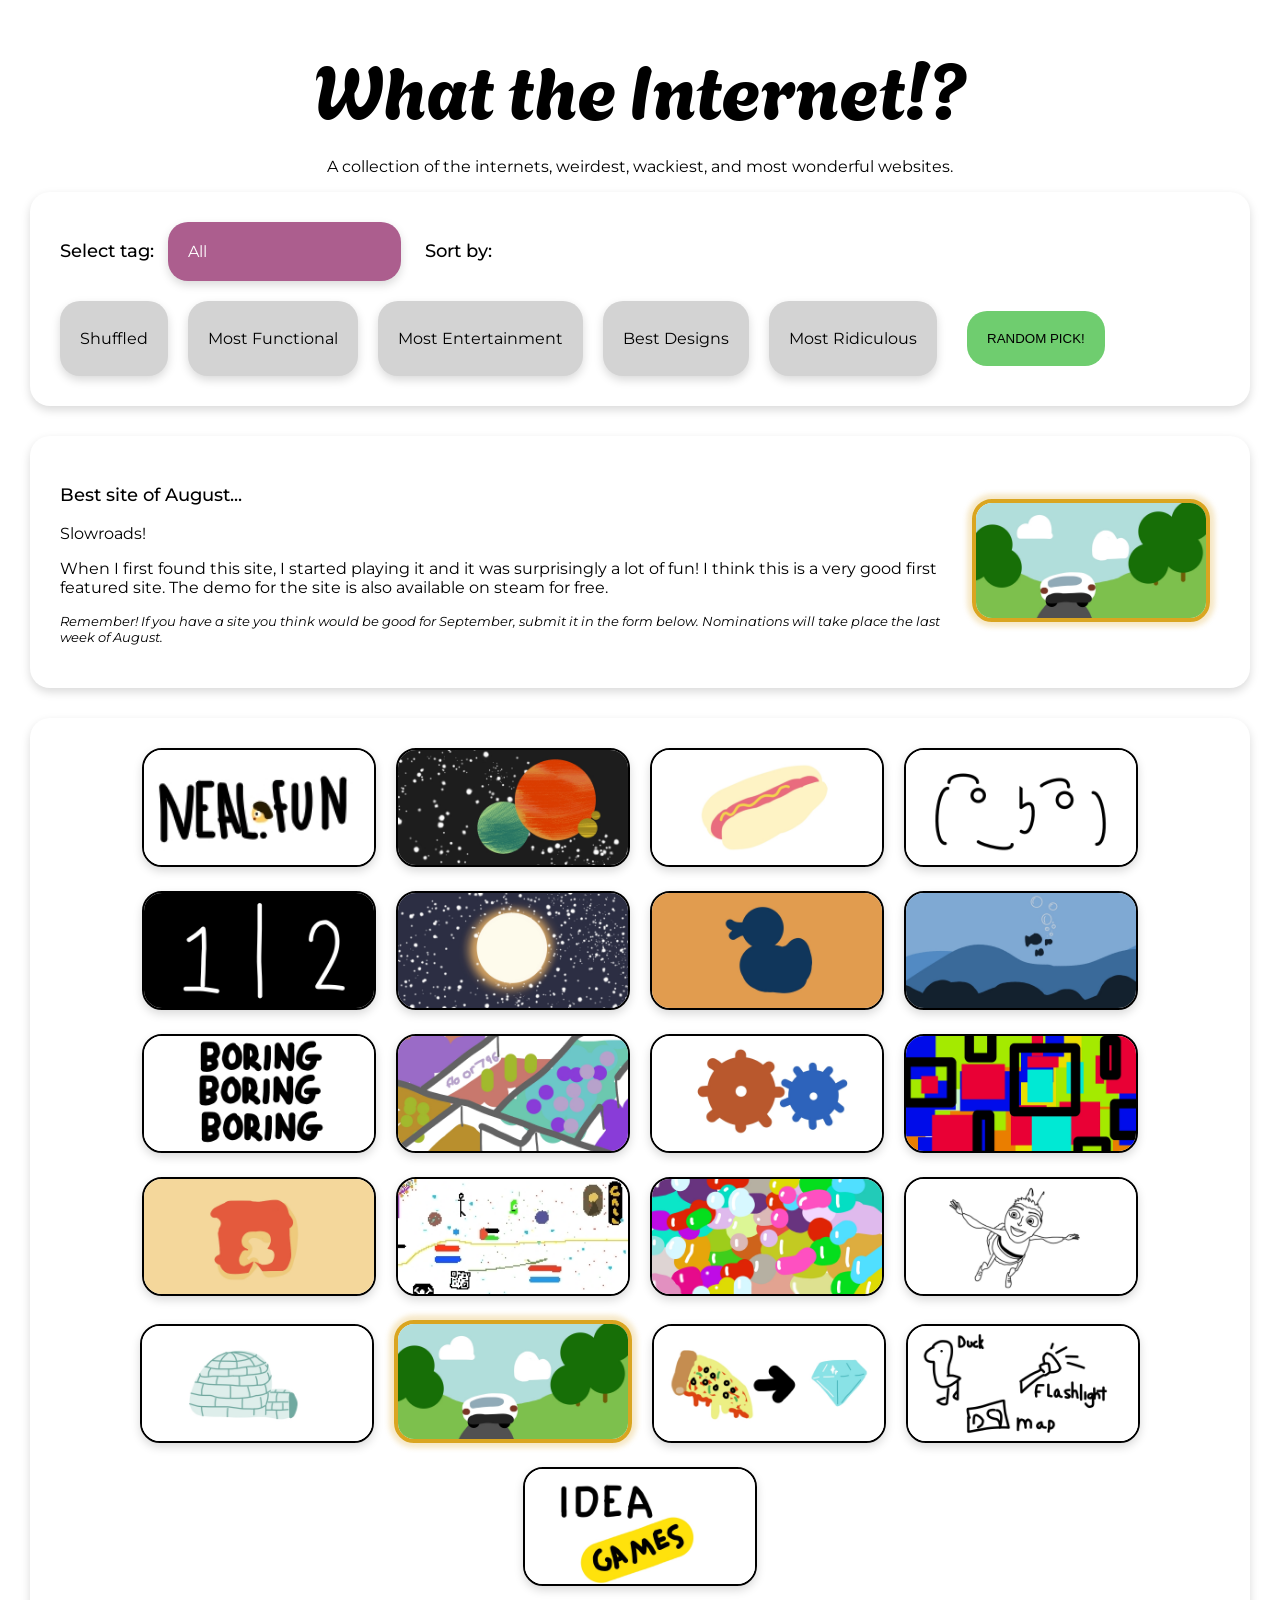
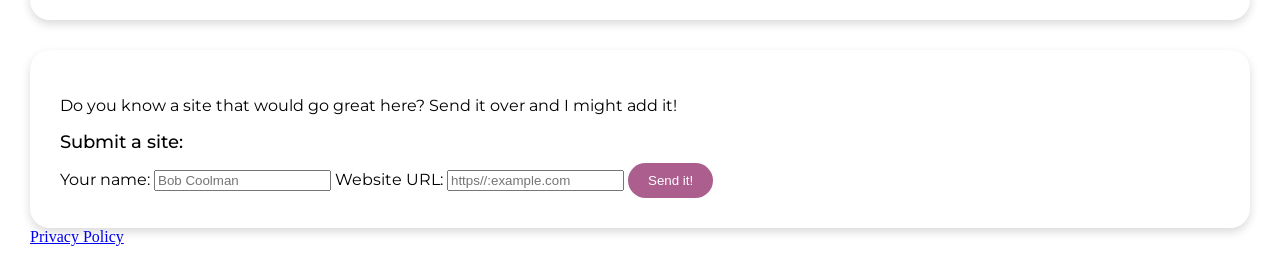
==== commit 4be93e28: "Update index.html" ====
--- a/index.html
+++ b/index.html
@@ -53,7 +53,7 @@
         <h3>Best site of August...</h3>
         <p>Slowroads!</p>
         <p>When I first found this site, I started playing it and it was surprisingly a lot of fun! I think this is a very good first featured site. The demo for the site is also available on steam for free.</p>
-        <p style="font-size: smaller;"><i>Remember! If you have a site you think would be good for september, submit it in the form below. Nominations will take place the last week of July.</i></p>
+        <p style="font-size: smaller;"><i>Remember! If you have a site you think would be good for September, submit it in the form below. Nominations will take place the last week of August.</i></p>
       </div>
       <div id="featuredSiteLink">
       </div>
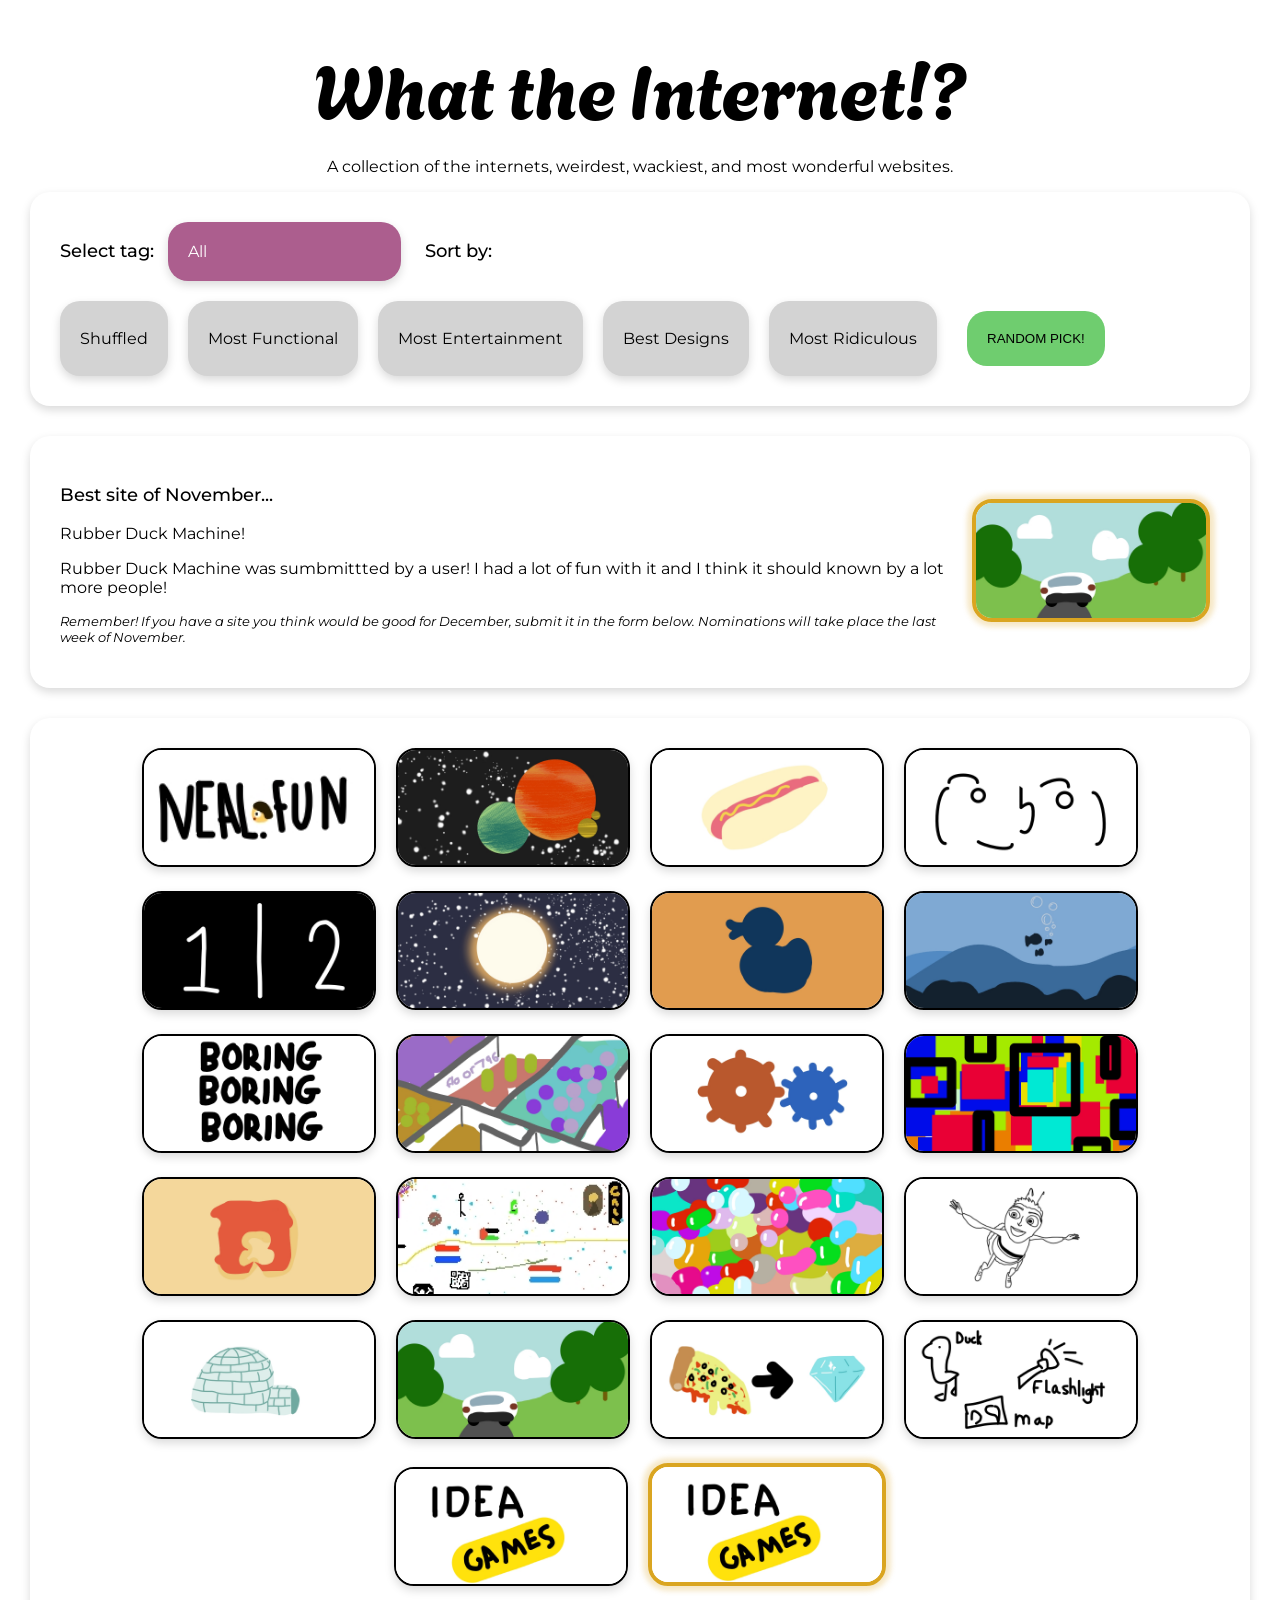
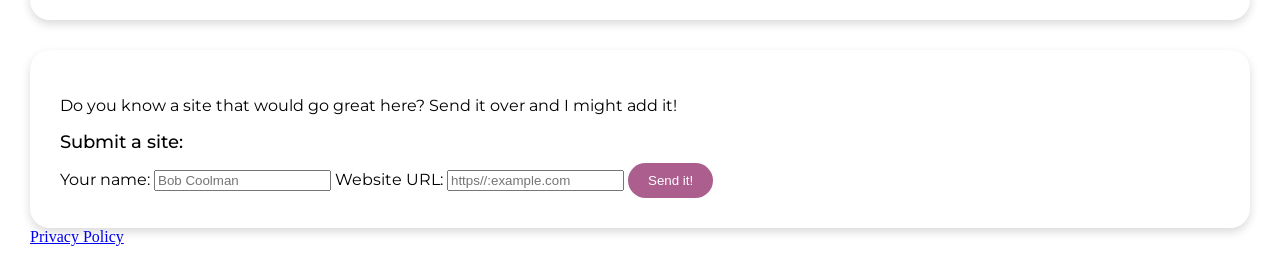
==== commit 117d4cbb: "Added new sites Updated featured site information and changed the featured status of 'Slowroads' to " ====
--- a/index.html
+++ b/index.html
@@ -50,10 +50,10 @@
     </div>
     <div id="featuredSite">
       <div>
-        <h3>Best site of August...</h3>
-        <p>Slowroads!</p>
-        <p>When I first found this site, I started playing it and it was surprisingly a lot of fun! I think this is a very good first featured site. The demo for the site is also available on steam for free.</p>
-        <p style="font-size: smaller;"><i>Remember! If you have a site you think would be good for September, submit it in the form below. Nominations will take place the last week of August.</i></p>
+        <h3>Best site of November...</h3>
+        <p>Rubber Duck Machine!</p>
+        <p>Rubber Duck Machine was sumbmittted by a user! I had a lot of fun with it and I think it should known by a lot more people!</p>
+        <p style="font-size: smaller;"><i>Remember! If you have a site you think would be good for December, submit it in the form below. Nominations will take place the last week of November.</i></p>
       </div>
       <div id="featuredSiteLink">
       </div>
@@ -446,7 +446,7 @@
     tags: ["Simple", "Relax", "Game"],
     screenshots: ["Screenshots/Slow Roads/1.png", "Screenshots/Slow Roads/2.png", "Screenshots/Slow Roads/3.png", "Screenshots/Slow Roads/4.png"],
     hash: "slow-roads",
-    featured: true
+    featured: false
   },
   {
     thumbnail: "alch.jpg",
@@ -489,6 +489,20 @@
     screenshots: ["Screenshots/Idea Games/1.png", "Screenshots/Idea Games/2.png", "Screenshots/Idea Games/3.png"],
     hash: "quick-draw",
     featured: false
+  },
+  {
+    thumbnail: "idea.jpg",
+    name: "Rubber Duck Machine",
+    description: "A site where the entire world works together to make rubber ducks.",
+    function: 2,
+    entertainment: 7,
+    design: 8,
+    ridiculousness: 10,
+    url: "https://distractory.com/rubber-duck-machine/",
+    tags: ["Simple", "Complete waste of time", "Funny", "Relax"],
+    screenshots: ["Screenshots/Rubber/1.png", "Screenshots/Rubber/2.png"],
+    hash: "rubber-duck-machine",
+    featured: true
   }  
 ]
 
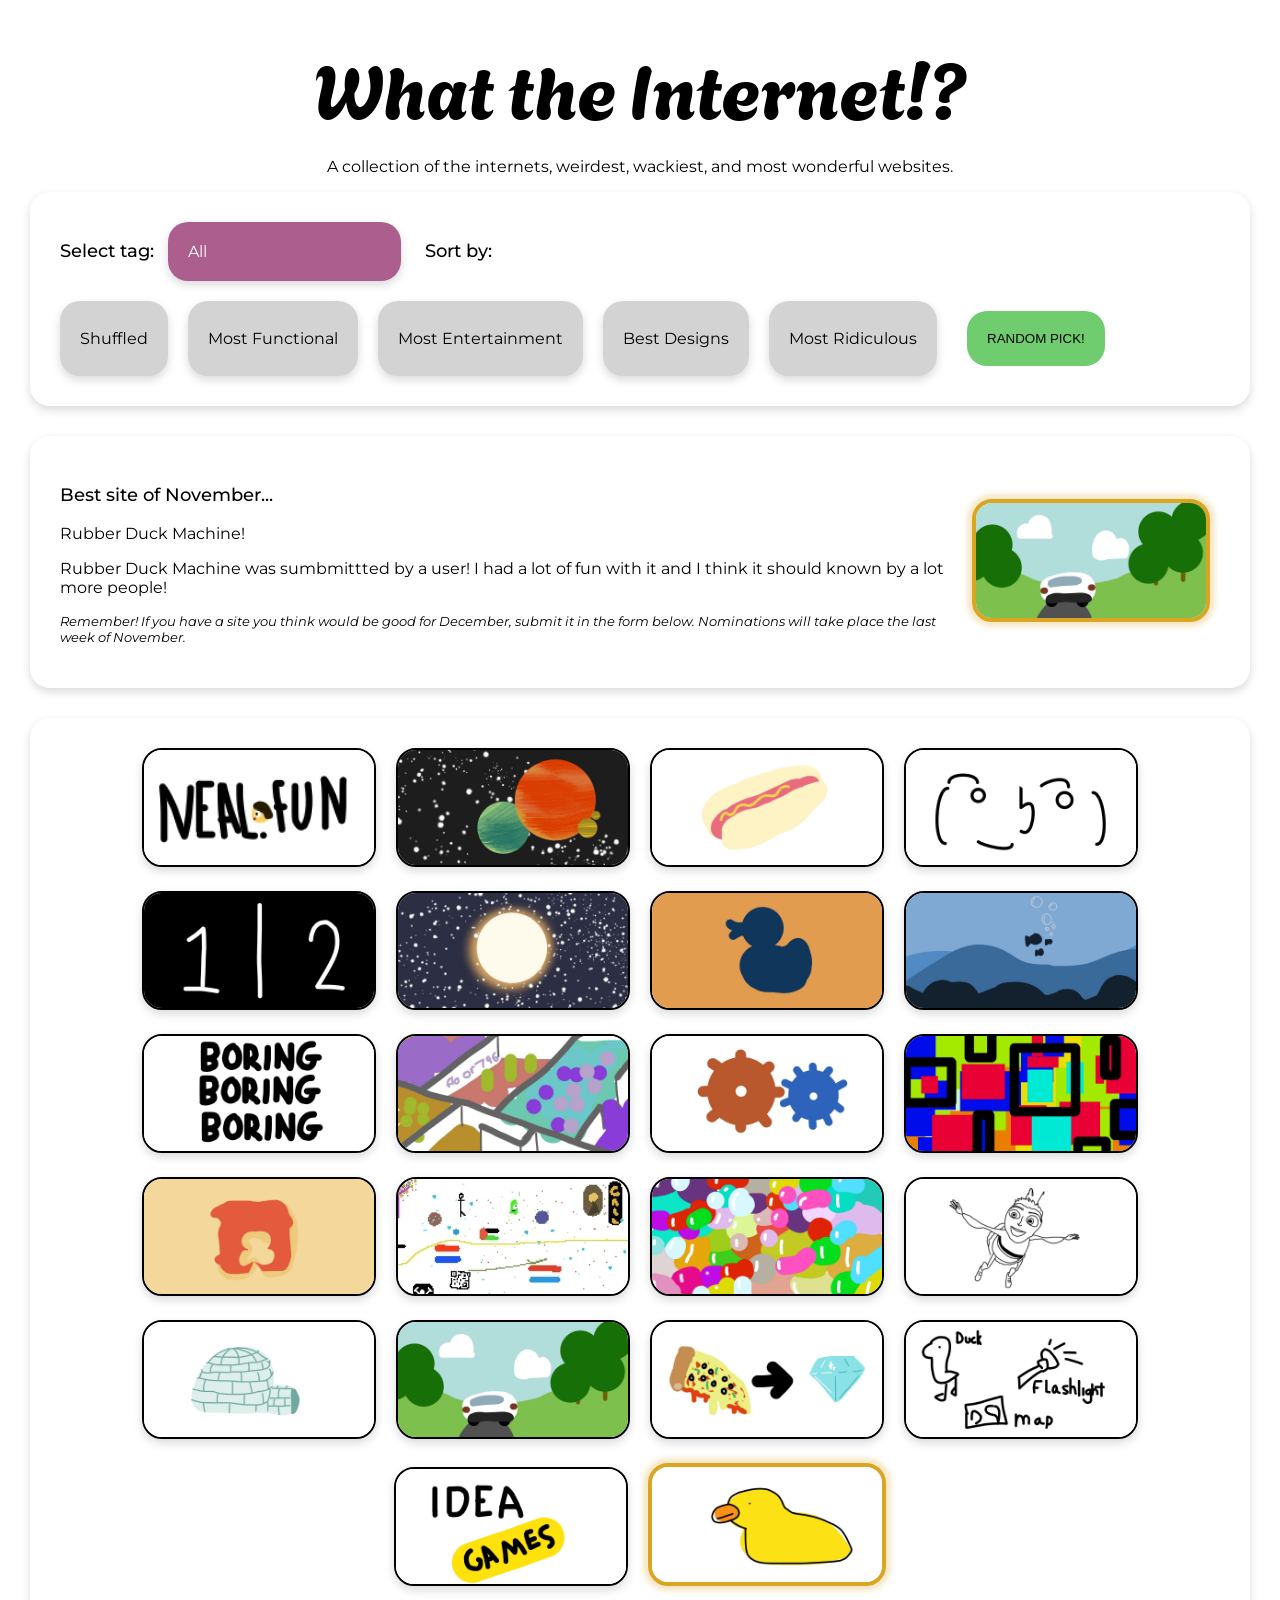
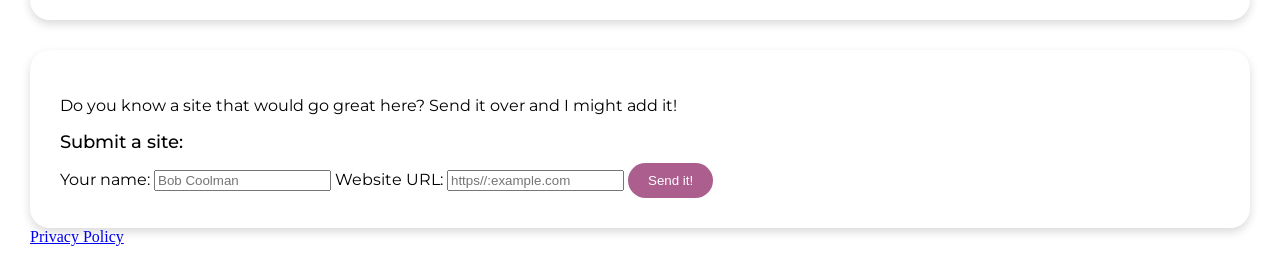
==== commit a0f380ca: "Add Site" ====
--- a/index.html
+++ b/index.html
@@ -491,7 +491,7 @@
     featured: false
   },
   {
-    thumbnail: "idea.jpg",
+    thumbnail: "duck.jpg",
     name: "Rubber Duck Machine",
     description: "A site where the entire world works together to make rubber ducks.",
     function: 2,
